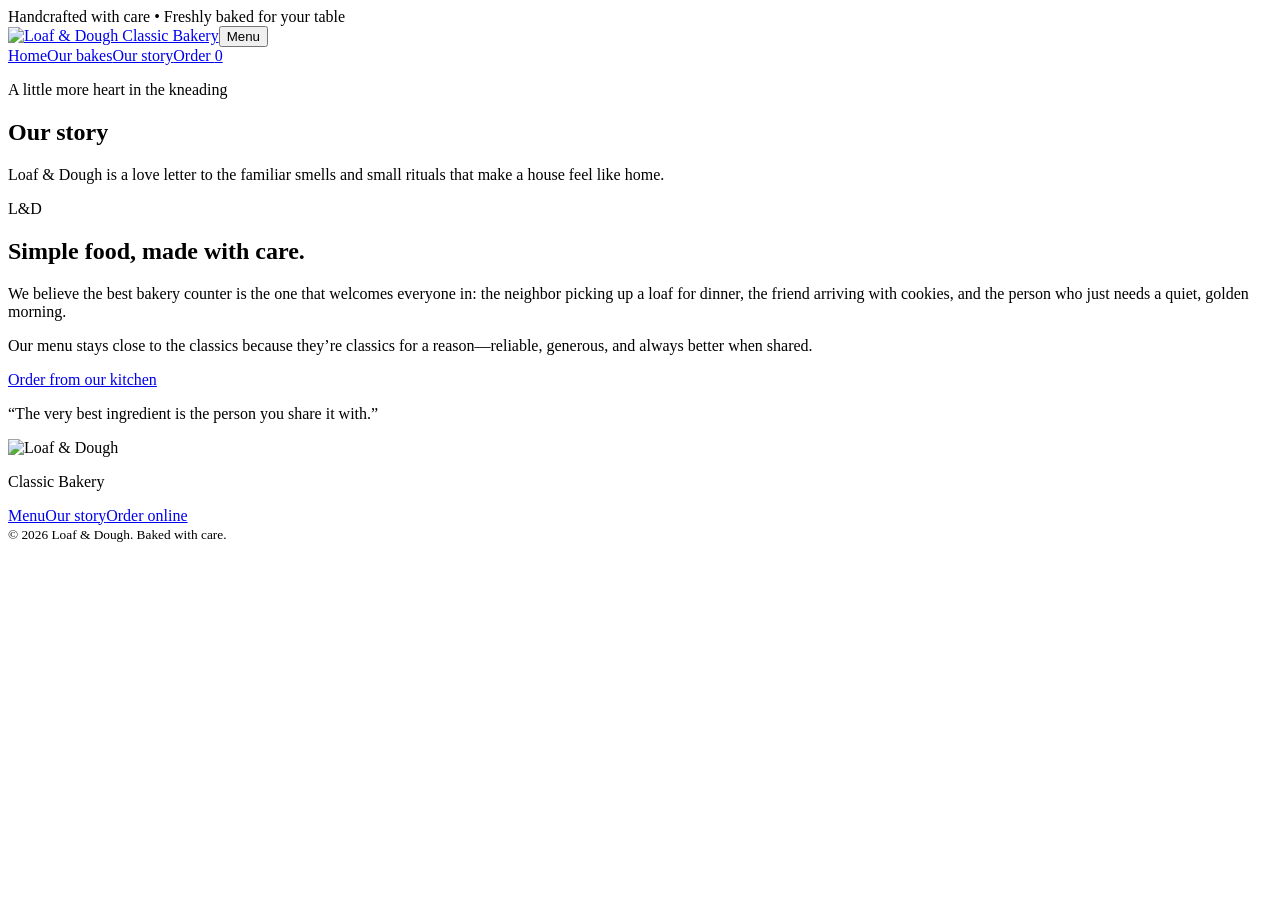
==== about.html @ 223c7d97 "Add files via upload" ====
<!doctype html>
<html lang="en"><head><meta charset="utf-8"><meta name="viewport" content="width=device-width, initial-scale=1"><title>Our Story | Loaf &amp; Dough</title><link rel="preconnect" href="https://fonts.googleapis.com"><link rel="preconnect" href="https://fonts.gstatic.com" crossorigin><link href="https://fonts.googleapis.com/css2?family=Cormorant+Garamond:wght@400;500;600;700&family=DM+Sans:wght@400;500;600&display=swap" rel="stylesheet"><link rel="stylesheet" href="assets/styles.css"></head>
<body><div class="announcement">Handcrafted with care • Freshly baked for your table</div><header class="site-header"><a class="brand" href="index.html" aria-label="Loaf and Dough home"><img src="assets/loaf-and-dough-logo.png" alt="Loaf & Dough Classic Bakery"></a><button class="nav-toggle" aria-expanded="false" aria-controls="primary-nav">Menu</button><nav id="primary-nav" class="primary-nav" aria-label="Primary navigation"><a href="index.html">Home</a><a href="menu.html">Our bakes</a><a class="active" href="about.html">Our story</a><a class="cart-link" href="order.html">Order <span class="cart-count">0</span></a></nav></header>
<main><section class="page-hero story-hero"><p class="eyebrow">A little more heart in the kneading</p><h1>Our story</h1><p>Loaf &amp; Dough is a love letter to the familiar smells and small rituals that make a house feel like home.</p></section><section class="section story-content"><div class="story-mark">L&amp;D</div><div><h2>Simple food, made with care.</h2><p>We believe the best bakery counter is the one that welcomes everyone in: the neighbor picking up a loaf for dinner, the friend arriving with cookies, and the person who just needs a quiet, golden morning.</p><p>Our menu stays close to the classics because they’re classics for a reason—reliable, generous, and always better when shared.</p><a href="order.html" class="button">Order from our kitchen</a></div></section><section class="quote"><p>“The very best ingredient is the person you share it with.”</p></section></main><footer><img src="assets/loaf-and-dough-logo.png" alt="Loaf & Dough"><p>Classic Bakery</p><div><a href="menu.html">Menu</a><a href="about.html">Our story</a><a href="order.html">Order online</a></div><small>© 2026 Loaf &amp; Dough. Baked with care.</small></footer><script src="assets/app.js"></script></body></html>
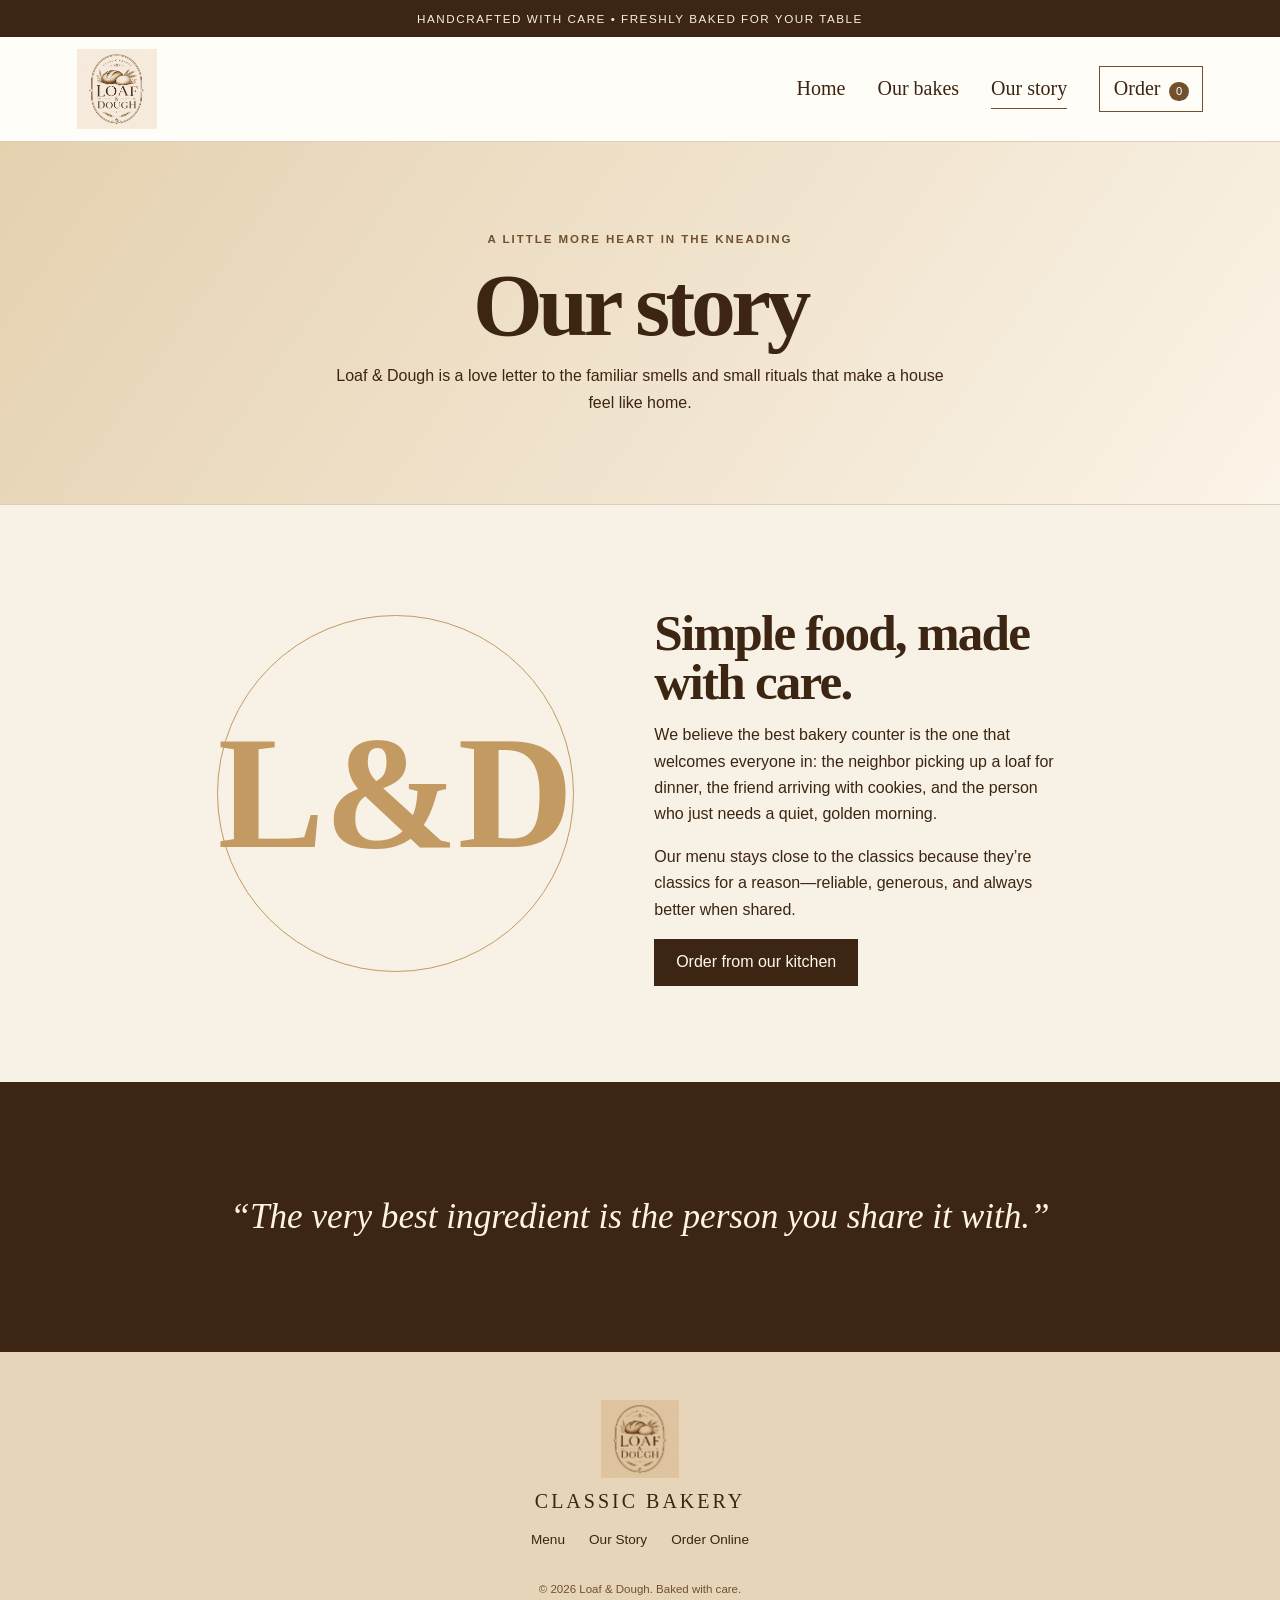
==== commit 4fecb6b9: "Want to  try seeing if Online Order is better or Online order is better looking Updated the footer l" ====
--- a/about.html
+++ b/about.html
@@ -1,4 +1,4 @@
 <!doctype html>
 <html lang="en"><head><meta charset="utf-8"><meta name="viewport" content="width=device-width, initial-scale=1"><title>Our Story | Loaf &amp; Dough</title><link rel="preconnect" href="https://fonts.googleapis.com"><link rel="preconnect" href="https://fonts.gstatic.com" crossorigin><link href="https://fonts.googleapis.com/css2?family=Cormorant+Garamond:wght@400;500;600;700&family=DM+Sans:wght@400;500;600&display=swap" rel="stylesheet"><link rel="stylesheet" href="assets/styles.css"></head>
 <body><div class="announcement">Handcrafted with care • Freshly baked for your table</div><header class="site-header"><a class="brand" href="index.html" aria-label="Loaf and Dough home"><img src="assets/loaf-and-dough-logo.png" alt="Loaf & Dough Classic Bakery"></a><button class="nav-toggle" aria-expanded="false" aria-controls="primary-nav">Menu</button><nav id="primary-nav" class="primary-nav" aria-label="Primary navigation"><a href="index.html">Home</a><a href="menu.html">Our bakes</a><a class="active" href="about.html">Our story</a><a class="cart-link" href="order.html">Order <span class="cart-count">0</span></a></nav></header>
-<main><section class="page-hero story-hero"><p class="eyebrow">A little more heart in the kneading</p><h1>Our story</h1><p>Loaf &amp; Dough is a love letter to the familiar smells and small rituals that make a house feel like home.</p></section><section class="section story-content"><div class="story-mark">L&amp;D</div><div><h2>Simple food, made with care.</h2><p>We believe the best bakery counter is the one that welcomes everyone in: the neighbor picking up a loaf for dinner, the friend arriving with cookies, and the person who just needs a quiet, golden morning.</p><p>Our menu stays close to the classics because they’re classics for a reason—reliable, generous, and always better when shared.</p><a href="order.html" class="button">Order from our kitchen</a></div></section><section class="quote"><p>“The very best ingredient is the person you share it with.”</p></section></main><footer><img src="assets/loaf-and-dough-logo.png" alt="Loaf & Dough"><p>Classic Bakery</p><div><a href="menu.html">Menu</a><a href="about.html">Our story</a><a href="order.html">Order online</a></div><small>© 2026 Loaf &amp; Dough. Baked with care.</small></footer><script src="assets/app.js"></script></body></html>
+<main><section class="page-hero story-hero"><p class="eyebrow">A little more heart in the kneading</p><h1>Our story</h1><p>Loaf &amp; Dough is a love letter to the familiar smells and small rituals that make a house feel like home.</p></section><section class="section story-content"><div class="story-mark">L&amp;D</div><div><h2>Simple food, made with care.</h2><p>We believe the best bakery counter is the one that welcomes everyone in: the neighbor picking up a loaf for dinner, the friend arriving with cookies, and the person who just needs a quiet, golden morning.</p><p>Our menu stays close to the classics because they’re classics for a reason—reliable, generous, and always better when shared.</p><a href="order.html" class="button">Order from our kitchen</a></div></section><section class="quote"><p>“The very best ingredient is the person you share it with.”</p></section></main><footer><img src="assets/loaf-and-dough-logo.png" alt="Loaf & Dough"><p>Classic Bakery</p><div><a href="menu.html">Menu</a><a href="about.html">Our Story</a><a href="order.html">Order Online</a></div><small>© 2026 Loaf &amp; Dough. Baked with care.</small></footer><script src="assets/app.js"></script></body></html>
--- a/assets/styles.css
+++ b/assets/styles.css
@@ -0,0 +1 @@
+:root{--ink:#3c2512;--brown:#72502d;--cream:#f8f1e5;--paper:#fffdf8;--wheat:#c49a63;--line:#dfcfb6;--sage:#647261}*{box-sizing:border-box}html{scroll-behavior:smooth}body{margin:0;background:var(--cream);color:var(--ink);font-family:'DM Sans',sans-serif;font-size:16px;line-height:1.65}.announcement{background:var(--ink);color:#f8f0e1;text-align:center;font-size:.73rem;letter-spacing:.13em;text-transform:uppercase;padding:.55rem 1rem}.site-header{background:rgba(255,253,248,.94);border-bottom:1px solid var(--line);padding:12px 6vw;display:flex;align-items:center;justify-content:space-between;min-height:102px;position:sticky;top:0;z-index:5}.brand img{width:80px;height:80px;object-fit:contain;display:block}.primary-nav{display:flex;align-items:center;gap:2rem}.primary-nav a{color:var(--ink);font-family:'Cormorant Garamond',serif;font-size:1.25rem;text-decoration:none;position:relative}.primary-nav a:not(.cart-link):after{content:"";position:absolute;left:0;bottom:-4px;width:0;height:1px;background:var(--brown);transition:width .2s}.primary-nav a:hover:after,.primary-nav a.active:after{width:100%}.cart-link{border:1px solid var(--brown);padding:.35rem .85rem}.cart-count{display:inline-grid;place-items:center;min-width:1.2rem;height:1.2rem;background:var(--brown);color:#fff;border-radius:50%;font-family:'DM Sans',sans-serif;font-size:.7rem;margin-left:.25rem}.nav-toggle{display:none;background:none;border:1px solid var(--brown);color:var(--ink);font-family:inherit;padding:.4rem .7rem}.hero{min-height:600px;display:grid;grid-template-columns:1.1fr .9fr;align-items:center;overflow:hidden;background:#efe0c8}.hero-copy{padding:5rem max(6vw,2rem);position:relative;z-index:1}.eyebrow{color:var(--brown);font-size:.72rem;letter-spacing:.17em;text-transform:uppercase;font-weight:600;margin:0 0 .75rem}.center{text-align:center}h1,h2,h3{font-family:'Cormorant Garamond',serif;line-height:.95;font-weight:600;margin:.15em 0}h1{font-size:clamp(3.5rem,7vw,6.5rem);letter-spacing:-.05em}h2{font-size:clamp(2.45rem,4vw,4rem);letter-spacing:-.035em}h3{font-size:1.8rem}.lead{max-width:31rem;font-size:1.1rem;margin:1.5rem 0 2rem}.button{display:inline-block;background:var(--ink);border:1px solid var(--ink);color:#fff9ef;font:500 1rem 'DM Sans',sans-serif;text-decoration:none;padding:.85rem 1.3rem;cursor:pointer;transition:.2s}.button:hover{background:var(--brown);border-color:var(--brown)}.button-light{background:#fff8ec;color:var(--ink);border-color:#fff8ec}.hero-art{height:100%;min-height:600px;position:relative;background:radial-gradient(circle at 50% 38%,#fff9ed 0 8%,transparent 8.2%),repeating-radial-gradient(ellipse at 50% 110%,#dac098 0 3px,transparent 4px 27px)}.sun{width:430px;height:430px;border:1px solid #9b7548;border-radius:50%;position:absolute;left:50%;top:45%;transform:translate(-50%,-50%)}.loaf-shape{position:absolute;width:290px;height:156px;background:linear-gradient(145deg,#8b5729,#bd8450);border-radius:50% 50% 40% 40%;left:50%;top:53%;transform:translate(-50%,-50%) rotate(-8deg);box-shadow:inset -17px -16px rgba(62,32,11,.24),0 25px 25px rgba(64,38,18,.18)}.loaf-shape span{position:absolute;width:110px;height:25px;border-top:8px solid #edc882;border-radius:50%;top:27px;transform:rotate(-25deg)}.loaf-shape span:nth-child(1){left:38px}.loaf-shape span:nth-child(2){left:95px}.loaf-shape span:nth-child(3){left:152px}.wheat{position:absolute;font:7rem 'Cormorant Garamond';color:var(--wheat);top:38%;opacity:.85}.wheat-left{left:11%;transform:rotate(-40deg)}.wheat-right{right:11%;transform:rotate(40deg) scaleX(-1)}.section{padding:6rem max(6vw,2rem)}.feature-section{background:var(--paper)}.feature-grid{margin:3rem auto 0;max-width:1050px;display:grid;grid-template-columns:repeat(3,1fr);gap:3rem;text-align:center}.feature-icon{font-size:2rem;color:var(--wheat)}.feature-grid p{max-width:16rem;margin:.75rem auto}.split-callout{display:grid;grid-template-columns:1fr 1fr;gap:5rem;align-items:center}.split-callout>div:first-child{max-width:31rem}.text-link{color:var(--brown);font-weight:600;text-decoration:none}.text-link span{margin-left:.45rem;font-size:1.4rem}.callout-card{padding:4rem;min-height:315px;background:var(--sage);color:#fff9ed;position:relative;overflow:hidden}.callout-card:after{content:"❧";position:absolute;right:-.7rem;bottom:-4.8rem;color:#c8d0bd;font:13rem 'Cormorant Garamond';opacity:.45}.callout-card>*{position:relative;z-index:1}.script{font-family:'Cormorant Garamond';font-size:1.5rem;font-style:italic;margin:0}.callout-card h3{font-size:2.5rem}.page-hero{padding:5.5rem 2rem;text-align:center;background:linear-gradient(125deg,#e5d1b0,#fbf4e8);border-bottom:1px solid var(--line)}.page-hero p:not(.eyebrow){max-width:38rem;margin:1rem auto 0}.menu-section{padding-bottom:2rem}.menu-heading{text-align:center;margin-bottom:3rem}.product-grid{max-width:1120px;margin:auto;display:grid;grid-template-columns:repeat(3,1fr);gap:1.5rem}.product-card{background:var(--paper);border:1px solid var(--line);padding:1.5rem;display:flex;flex-direction:column;min-height:255px}.product-card .illustration{height:95px;margin:-.6rem 0 1rem;display:grid;place-items:center;font-size:4.8rem;color:var(--wheat)}.product-card h3{font-size:2rem}.product-card p{font-size:.9rem;min-height:2.8em;margin:.5rem 0}.product-foot{margin-top:auto;display:flex;justify-content:space-between;align-items:center;font-family:'Cormorant Garamond';font-size:1.35rem;font-weight:700}.small-add{border:1px solid var(--brown);background:transparent;color:var(--ink);font:600 .75rem 'DM Sans';letter-spacing:.08em;text-transform:uppercase;padding:.5rem .65rem;cursor:pointer}.small-add:hover{background:var(--ink);color:#fff}.cookie-section{background:#eee1ce;margin-top:4rem}.story-content{max-width:1000px;margin:auto;display:grid;grid-template-columns:.8fr 1.2fr;gap:5rem;align-items:center}.story-mark{font:600 clamp(5rem,15vw,10rem) 'Cormorant Garamond';color:var(--wheat);border:1px solid var(--wheat);aspect-ratio:1;display:grid;place-items:center;border-radius:50%}.quote{padding:5rem 2rem;background:var(--ink);color:#fff4e2;text-align:center;font:italic 2.2rem 'Cormorant Garamond'}.order-layout{display:grid;grid-template-columns:minmax(0,1fr) 350px;gap:4rem;align-items:start}.order-title{font-size:2.7rem;margin-bottom:2rem}.order-products{display:grid;grid-template-columns:repeat(2,1fr);gap:1rem}.order-item{background:var(--paper);border:1px solid var(--line);padding:1rem}.order-item h3{font-size:1.55rem}.order-item p{font-size:.85rem;margin:.25rem 0 .8rem}.order-item footer{display:flex;justify-content:space-between;align-items:center;margin:0;background:none;padding:0;border:0}.cart-panel{background:var(--paper);border:1px solid var(--line);padding:1.5rem;position:sticky;top:125px}.cart-items{min-height:80px;border-top:1px solid var(--line);border-bottom:1px solid var(--line);padding:.6rem 0;margin:1rem 0}.empty-cart{color:#766a5c;font-size:.9rem}.cart-item{display:grid;grid-template-columns:1fr auto;gap:.25rem;padding:.45rem 0;font-size:.85rem}.cart-item button{background:none;border:0;color:var(--brown);text-align:left;padding:0;font:inherit;text-decoration:underline;cursor:pointer}.cart-total{display:flex;justify-content:space-between;font:600 1.8rem 'Cormorant Garamond';margin:1rem 0}.checkout-form{display:grid;gap:.75rem}.checkout-form label{font-size:.78rem;letter-spacing:.05em;text-transform:uppercase;font-weight:600}.checkout-form input,.checkout-form select{display:block;width:100%;margin-top:.25rem;padding:.65rem;border:1px solid var(--line);background:#fffdf8;font:1rem 'DM Sans';color:var(--ink)}.checkout-form .button{margin-top:.5rem}.form-message{font-size:.85rem;margin:0;color:var(--sage);font-weight:600}footer{background:#e7d5b9;text-align:center;padding:3rem 2rem;color:var(--ink)}footer img{width:78px;height:78px;object-fit:contain;mix-blend-mode:multiply}footer p{font:1.25rem 'Cormorant Garamond';margin:.2rem 0 1rem;letter-spacing:.15em;text-transform:uppercase}footer div{display:flex;justify-content:center;gap:1.5rem;margin-bottom:1.5rem}footer a{color:var(--ink);text-decoration:none;font-size:.85rem}footer small{font-size:.72rem;color:#72502d}@media(max-width:720px){.site-header{min-height:78px;padding:8px 1.25rem}.brand img{width:58px;height:58px}.nav-toggle{display:block}.primary-nav{display:none;position:absolute;left:0;right:0;top:77px;background:var(--paper);padding:1rem 1.25rem;border-bottom:1px solid var(--line);flex-direction:column;align-items:stretch;gap:.8rem}.primary-nav.open{display:flex}.primary-nav a{font-size:1.35rem}.hero,.split-callout,.story-content,.order-layout{grid-template-columns:1fr}.hero-copy{padding:4rem 2rem}.hero-art{min-height:380px}.sun{width:290px;height:290px}.loaf-shape{transform:translate(-50%,-50%) scale(.78) rotate(-8deg)}.feature-grid,.product-grid{grid-template-columns:1fr}.split-callout{gap:2rem}.callout-card{padding:3rem 2rem}.section{padding:4rem 1.25rem}.page-hero{padding:4rem 1.25rem}.story-content{gap:2rem}.story-mark{max-width:230px}.order-products{grid-template-columns:1fr}.cart-panel{position:static}.wheat{font-size:5rem}.wheat-left{left:2%}.wheat-right{right:2%}}
